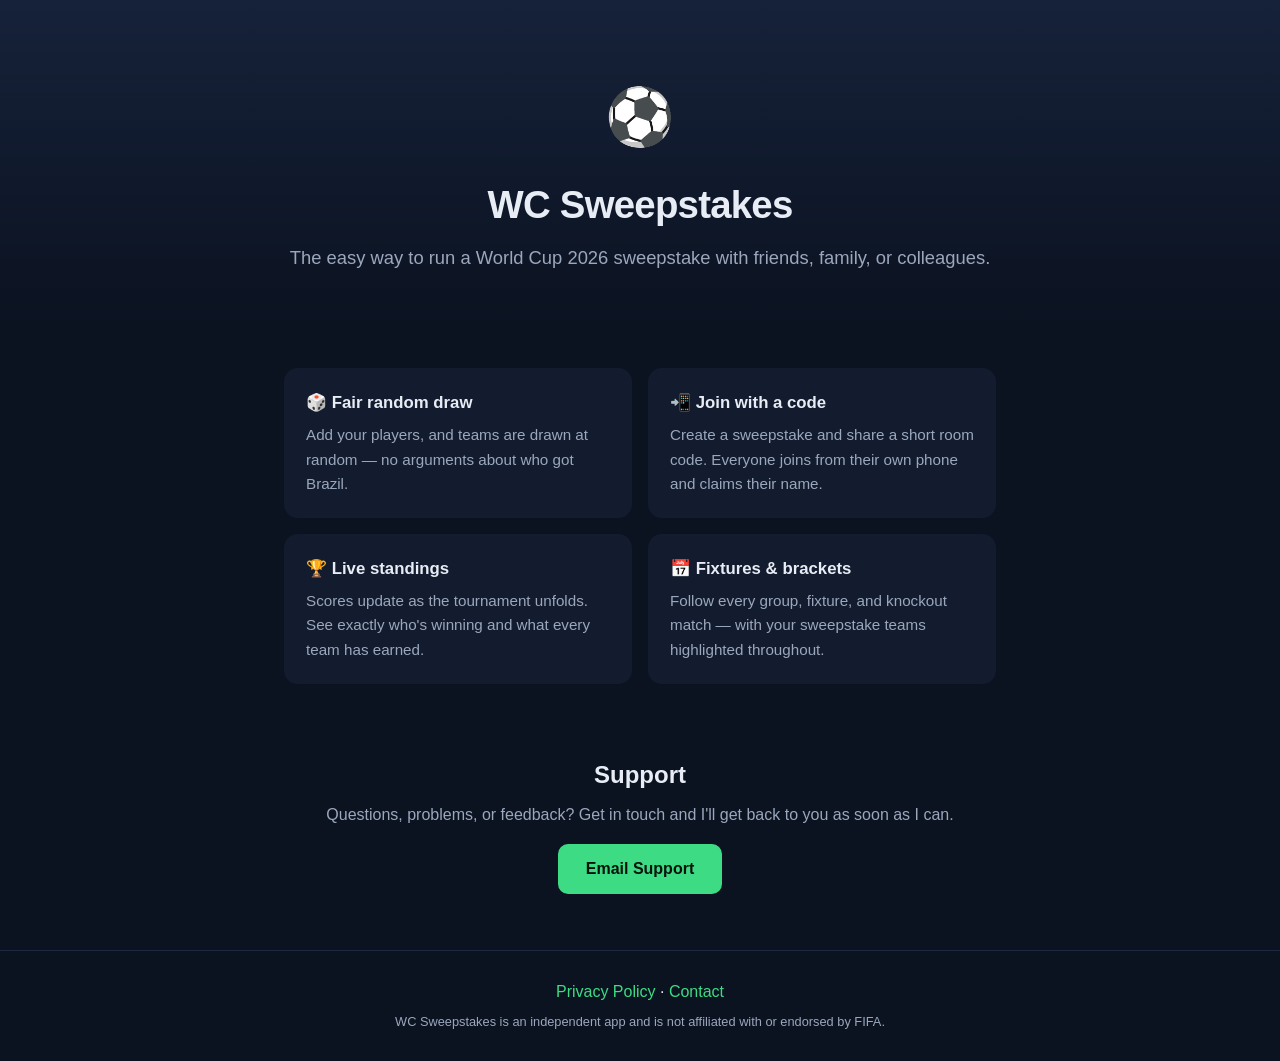
==== index.html @ 071f70e1 "WC Sweepstakes website: support page and privacy policy Co-Authored-By: Claude Fable 5 <noreply@anth" ====
<!DOCTYPE html>
<html lang="en">
<head>
  <meta charset="UTF-8">
  <meta name="viewport" content="width=device-width, initial-scale=1.0">
  <title>WC Sweepstakes — World Cup 2026 Sweepstake App</title>
  <meta name="description" content="Run a World Cup 2026 sweepstake with friends, family, or colleagues. Random team draws, live standings, and automatic scoring.">
  <link rel="stylesheet" href="style.css">
</head>
<body>
  <header class="hero">
    <div class="container">
      <div class="badge">⚽️</div>
      <h1>WC Sweepstakes</h1>
      <p class="tagline">The easy way to run a World Cup 2026 sweepstake with friends, family, or colleagues.</p>
    </div>
  </header>

  <main class="container">
    <section class="features">
      <div class="feature">
        <h3>🎲 Fair random draw</h3>
        <p>Add your players, and teams are drawn at random — no arguments about who got Brazil.</p>
      </div>
      <div class="feature">
        <h3>📲 Join with a code</h3>
        <p>Create a sweepstake and share a short room code. Everyone joins from their own phone and claims their name.</p>
      </div>
      <div class="feature">
        <h3>🏆 Live standings</h3>
        <p>Scores update as the tournament unfolds. See exactly who's winning and what every team has earned.</p>
      </div>
      <div class="feature">
        <h3>📅 Fixtures &amp; brackets</h3>
        <p>Follow every group, fixture, and knockout match — with your sweepstake teams highlighted throughout.</p>
      </div>
    </section>

    <section class="support" id="support">
      <h2>Support</h2>
      <p>Questions, problems, or feedback? Get in touch and I'll get back to you as soon as I can.</p>
      <p><a class="button" href="mailto:alirobertson93@gmail.com?subject=WC%20Sweepstakes%20Support">Email Support</a></p>
    </section>
  </main>

  <footer>
    <div class="container">
      <p><a href="privacy.html">Privacy Policy</a> · <a href="mailto:alirobertson93@gmail.com">Contact</a></p>
      <p class="fine">WC Sweepstakes is an independent app and is not affiliated with or endorsed by FIFA.</p>
    </div>
  </footer>
</body>
</html>
---- style.css ----
:root {
  --bg: #0b1220;
  --card: #131c2e;
  --text: #e8edf5;
  --muted: #9aa7bd;
  --accent: #3ddc84;
  --accent-dark: #2bb86b;
}

* { margin: 0; padding: 0; box-sizing: border-box; }

body {
  font-family: -apple-system, BlinkMacSystemFont, "Segoe UI", Roboto, Helvetica, Arial, sans-serif;
  background: var(--bg);
  color: var(--text);
  line-height: 1.6;
}

.container {
  max-width: 760px;
  margin: 0 auto;
  padding: 0 24px;
}

.hero {
  text-align: center;
  padding: 72px 0 56px;
  background: linear-gradient(180deg, #16223a 0%, var(--bg) 100%);
}

.hero.small { padding: 48px 0 32px; }

.badge { font-size: 56px; margin-bottom: 12px; }

h1 { font-size: 2.4rem; letter-spacing: -0.02em; }

.tagline {
  color: var(--muted);
  font-size: 1.15rem;
  margin-top: 8px;
}

.features {
  display: grid;
  grid-template-columns: repeat(auto-fit, minmax(280px, 1fr));
  gap: 16px;
  padding: 40px 0;
}

.feature {
  background: var(--card);
  border-radius: 14px;
  padding: 22px;
}

.feature h3 { margin-bottom: 6px; font-size: 1.05rem; }
.feature p { color: var(--muted); font-size: 0.95rem; }

.support {
  text-align: center;
  padding: 32px 0 56px;
}

.support h2 { margin-bottom: 8px; }
.support p { color: var(--muted); }

.button {
  display: inline-block;
  margin-top: 16px;
  background: var(--accent);
  color: #08130c;
  font-weight: 600;
  text-decoration: none;
  padding: 12px 28px;
  border-radius: 10px;
}

.button:hover { background: var(--accent-dark); }

.prose { padding: 32px 24px 56px; }
.prose h2 { margin: 28px 0 8px; font-size: 1.25rem; }
.prose p, .prose li { color: var(--muted); }
.prose ul { padding-left: 22px; margin: 8px 0; }
.prose strong { color: var(--text); }
.prose a { color: var(--accent); }

footer {
  border-top: 1px solid #1e2a42;
  padding: 28px 0;
  text-align: center;
}

footer a { color: var(--accent); text-decoration: none; }

.fine {
  color: var(--muted);
  font-size: 0.8rem;
  margin-top: 8px;
}
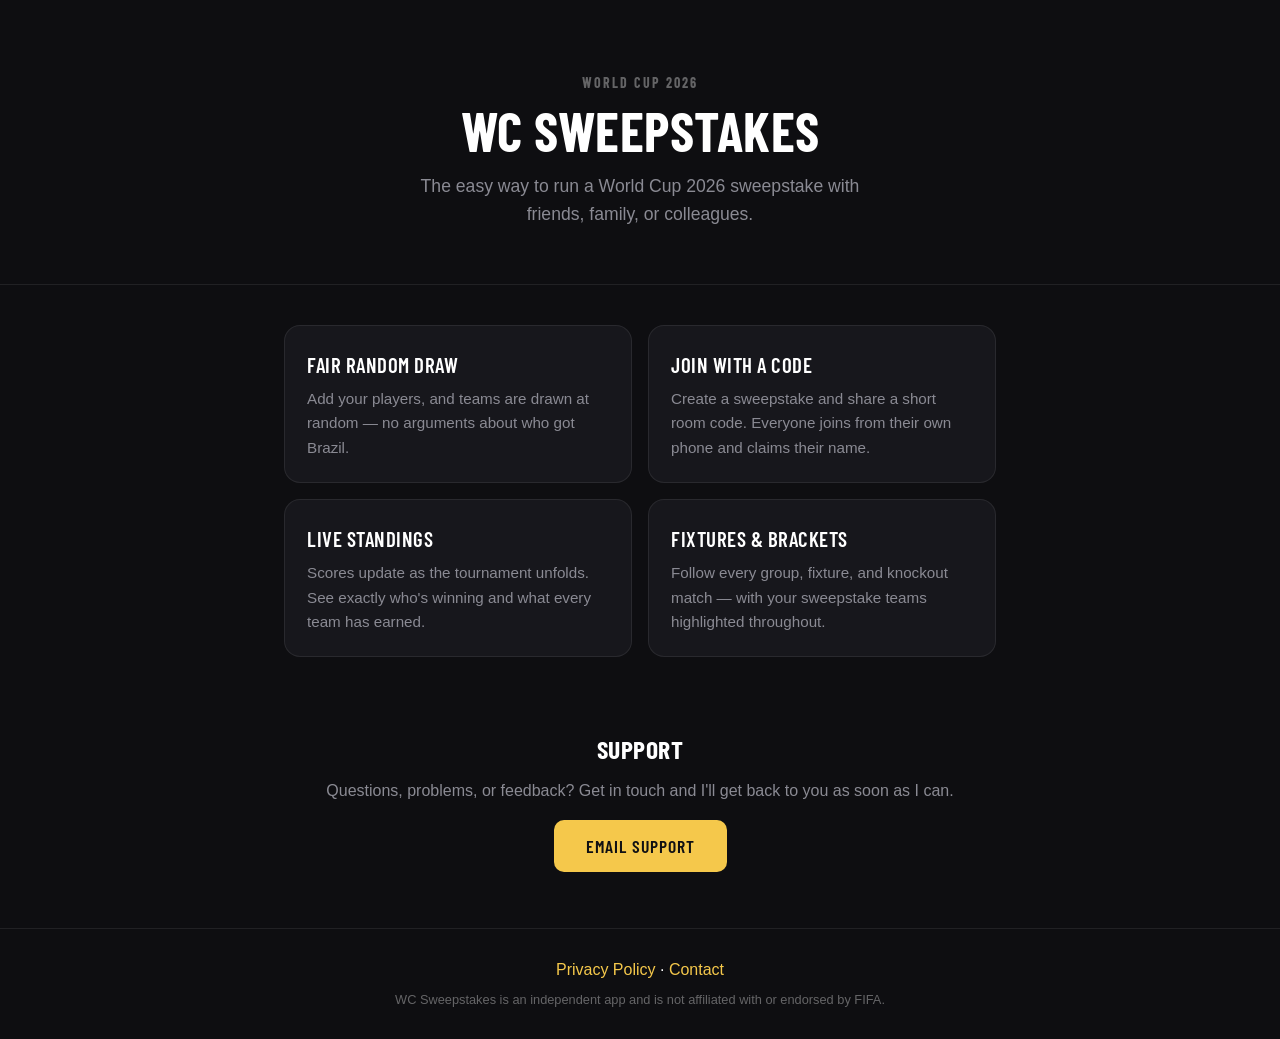
==== commit 48ca4ca3: "Restyle site to match app theme: Kickoff dark palette, Barlow Condensed, no emojis Co-Authored-By: C" ====
--- a/index.html
+++ b/index.html
@@ -5,12 +5,15 @@
   <meta name="viewport" content="width=device-width, initial-scale=1.0">
   <title>WC Sweepstakes — World Cup 2026 Sweepstake App</title>
   <meta name="description" content="Run a World Cup 2026 sweepstake with friends, family, or colleagues. Random team draws, live standings, and automatic scoring.">
+  <link rel="preconnect" href="https://fonts.googleapis.com">
+  <link rel="preconnect" href="https://fonts.gstatic.com" crossorigin>
+  <link href="https://fonts.googleapis.com/css2?family=Barlow+Condensed:wght@400;500;600;700&display=swap" rel="stylesheet">
   <link rel="stylesheet" href="style.css">
 </head>
 <body>
   <header class="hero">
     <div class="container">
-      <div class="badge">⚽️</div>
+      <p class="eyebrow">World Cup 2026</p>
       <h1>WC Sweepstakes</h1>
       <p class="tagline">The easy way to run a World Cup 2026 sweepstake with friends, family, or colleagues.</p>
     </div>
@@ -19,19 +22,19 @@
   <main class="container">
     <section class="features">
       <div class="feature">
-        <h3>🎲 Fair random draw</h3>
+        <h3>Fair Random Draw</h3>
         <p>Add your players, and teams are drawn at random — no arguments about who got Brazil.</p>
       </div>
       <div class="feature">
-        <h3>📲 Join with a code</h3>
+        <h3>Join With a Code</h3>
         <p>Create a sweepstake and share a short room code. Everyone joins from their own phone and claims their name.</p>
       </div>
       <div class="feature">
-        <h3>🏆 Live standings</h3>
+        <h3>Live Standings</h3>
         <p>Scores update as the tournament unfolds. See exactly who's winning and what every team has earned.</p>
       </div>
       <div class="feature">
-        <h3>📅 Fixtures &amp; brackets</h3>
+        <h3>Fixtures &amp; Brackets</h3>
         <p>Follow every group, fixture, and knockout match — with your sweepstake teams highlighted throughout.</p>
       </div>
     </section>
--- a/style.css
+++ b/style.css
@@ -1,18 +1,25 @@
 :root {
-  --bg: #0b1220;
-  --card: #131c2e;
-  --text: #e8edf5;
-  --muted: #9aa7bd;
-  --accent: #3ddc84;
-  --accent-dark: #2bb86b;
+  --base: #0e0e11;
+  --surface: #17171c;
+  --surface-hi: #202028;
+  --hairline: rgba(255, 255, 255, 0.08);
+  --text1: #ffffff;
+  --text2: #8a8a93;
+  --text3: rgba(255, 255, 255, 0.36);
+  --accent: #f5c84b;
+  --positive: #34e27a;
+  --radius: 16px;
+  --radius-small: 10px;
+  --display: "Barlow Condensed", -apple-system, BlinkMacSystemFont, "Segoe UI", sans-serif;
+  --body: -apple-system, BlinkMacSystemFont, "Segoe UI", Roboto, Helvetica, Arial, sans-serif;
 }
 
 * { margin: 0; padding: 0; box-sizing: border-box; }
 
 body {
-  font-family: -apple-system, BlinkMacSystemFont, "Segoe UI", Roboto, Helvetica, Arial, sans-serif;
-  background: var(--bg);
-  color: var(--text);
+  font-family: var(--body);
+  background: var(--base);
+  color: var(--text1);
   line-height: 1.6;
 }
 
@@ -25,19 +32,37 @@
 .hero {
   text-align: center;
   padding: 72px 0 56px;
-  background: linear-gradient(180deg, #16223a 0%, var(--bg) 100%);
+  border-bottom: 1px solid var(--hairline);
 }
 
 .hero.small { padding: 48px 0 32px; }
 
-.badge { font-size: 56px; margin-bottom: 12px; }
+.eyebrow {
+  font-family: var(--display);
+  font-weight: 700;
+  font-size: 14px;
+  letter-spacing: 2px;
+  text-transform: uppercase;
+  color: var(--text3);
+  margin-bottom: 8px;
+}
 
-h1 { font-size: 2.4rem; letter-spacing: -0.02em; }
+h1 {
+  font-family: var(--display);
+  font-weight: 700;
+  font-size: 3.4rem;
+  line-height: 1.05;
+  letter-spacing: 0.5px;
+  text-transform: uppercase;
+}
 
 .tagline {
-  color: var(--muted);
-  font-size: 1.15rem;
-  margin-top: 8px;
+  color: var(--text2);
+  font-size: 1.1rem;
+  margin-top: 12px;
+  max-width: 480px;
+  margin-left: auto;
+  margin-right: auto;
 }
 
 .features {
@@ -48,44 +73,66 @@
 }
 
 .feature {
-  background: var(--card);
-  border-radius: 14px;
+  background: var(--surface);
+  border: 1px solid var(--hairline);
+  border-radius: var(--radius);
   padding: 22px;
 }
 
-.feature h3 { margin-bottom: 6px; font-size: 1.05rem; }
-.feature p { color: var(--muted); font-size: 0.95rem; }
+.feature h3 {
+  font-family: var(--display);
+  font-weight: 600;
+  font-size: 1.3rem;
+  letter-spacing: 0.5px;
+  text-transform: uppercase;
+  margin-bottom: 6px;
+}
+
+.feature p { color: var(--text2); font-size: 0.95rem; }
 
 .support {
   text-align: center;
   padding: 32px 0 56px;
 }
 
+.support h2,
+.prose h2 {
+  font-family: var(--display);
+  font-weight: 700;
+  font-size: 1.6rem;
+  letter-spacing: 0.5px;
+  text-transform: uppercase;
+}
+
 .support h2 { margin-bottom: 8px; }
-.support p { color: var(--muted); }
+.support p { color: var(--text2); }
 
 .button {
   display: inline-block;
   margin-top: 16px;
   background: var(--accent);
-  color: #08130c;
+  color: #101013;
+  font-family: var(--display);
   font-weight: 600;
+  font-size: 1.1rem;
+  letter-spacing: 1px;
+  text-transform: uppercase;
   text-decoration: none;
-  padding: 12px 28px;
-  border-radius: 10px;
+  padding: 12px 32px;
+  border-radius: var(--radius-small);
 }
 
-.button:hover { background: var(--accent-dark); }
+.button:hover { filter: brightness(1.08); }
 
 .prose { padding: 32px 24px 56px; }
-.prose h2 { margin: 28px 0 8px; font-size: 1.25rem; }
-.prose p, .prose li { color: var(--muted); }
+.prose h2 { margin: 28px 0 8px; }
+.prose p, .prose li { color: var(--text2); }
 .prose ul { padding-left: 22px; margin: 8px 0; }
-.prose strong { color: var(--text); }
+.prose strong { color: var(--text1); }
 .prose a { color: var(--accent); }
 
 footer {
-  border-top: 1px solid #1e2a42;
+  border-top: 1px solid var(--hairline);
   padding: 28px 0;
   text-align: center;
 }
@@ -93,7 +140,7 @@
 footer a { color: var(--accent); text-decoration: none; }
 
 .fine {
-  color: var(--muted);
+  color: var(--text3);
   font-size: 0.8rem;
   margin-top: 8px;
 }
